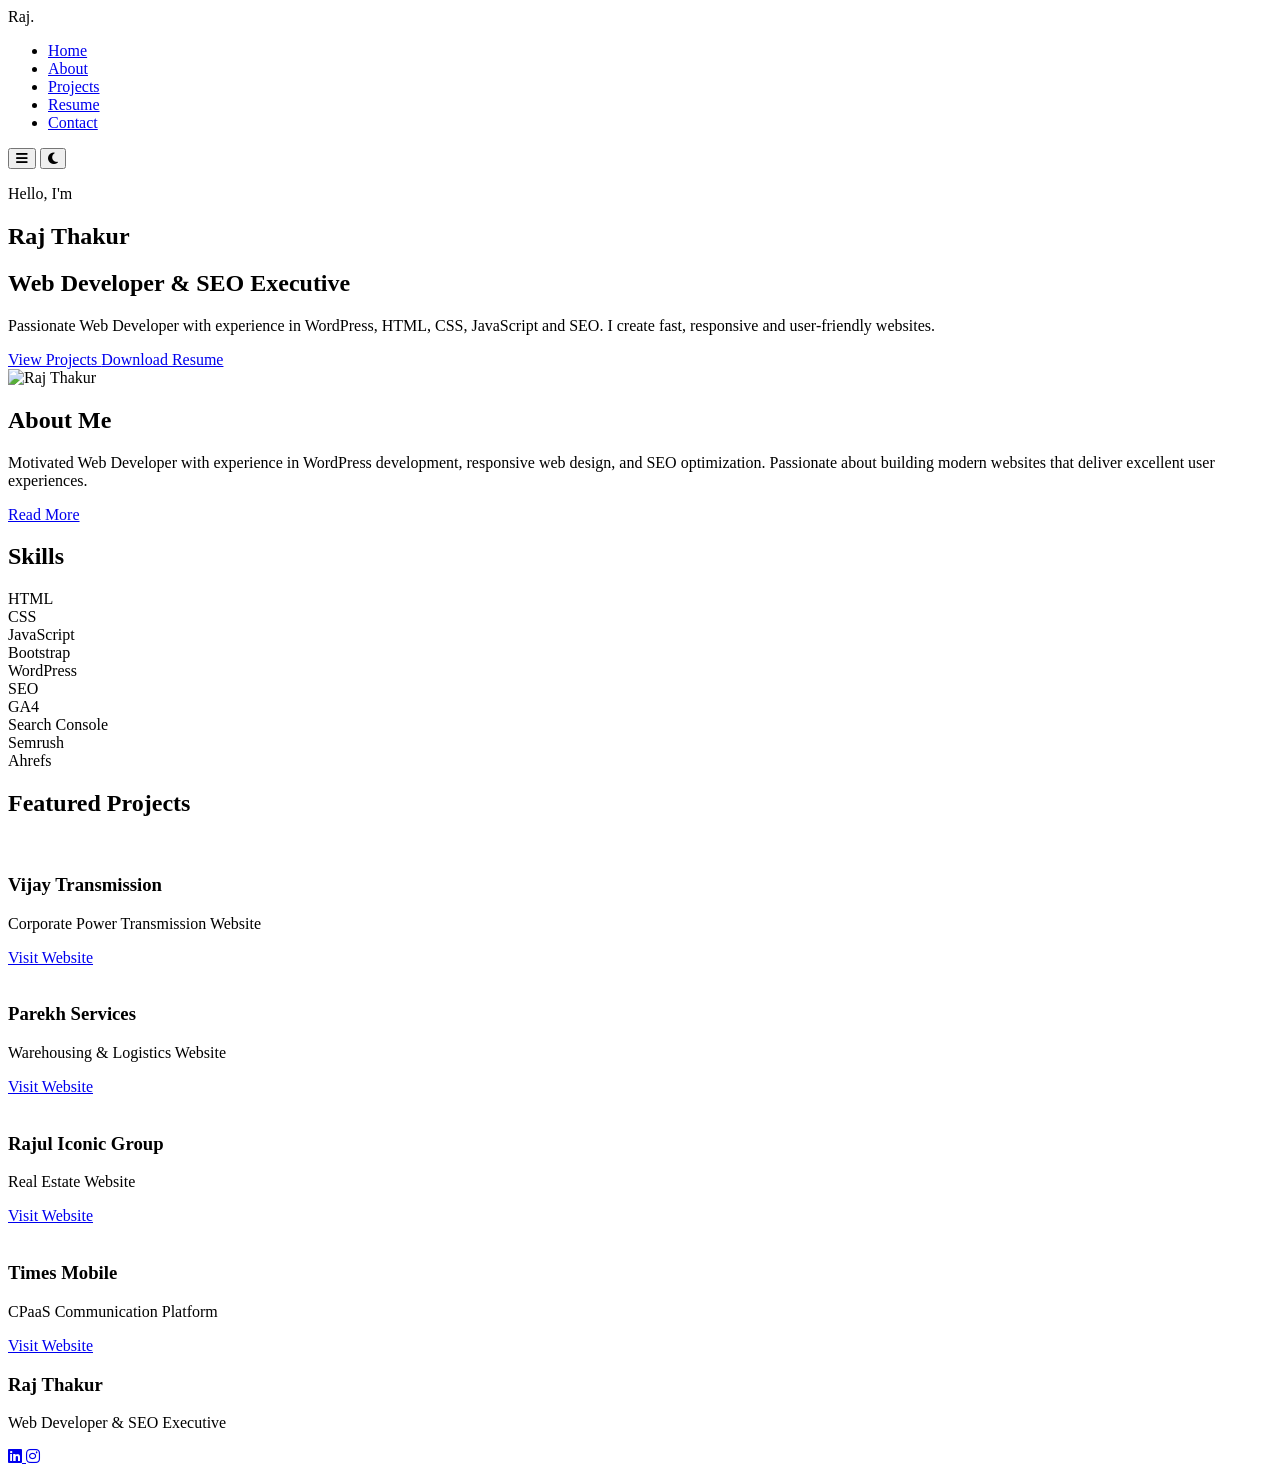
==== index.html @ 344fb584 "Add files via upload" ====
<!DOCTYPE html>
<html lang="en">
<head>
<meta charset="UTF-8">
<meta name="viewport" content="width=device-width, initial-scale=1.0">
<title>Raj Thakur | Portfolio</title>

<link rel="stylesheet" href="style.css">

<link rel="preconnect" href="https://fonts.googleapis.com">
<link href="https://fonts.googleapis.com/css2?family=Poppins:wght@300;400;500;600;700&display=swap" rel="stylesheet">

<link rel="stylesheet"
href="https://cdnjs.cloudflare.com/ajax/libs/font-awesome/6.5.1/css/all.min.css">

</head>
<body>

<!-- Navbar -->

<header class="header">
    <div class="container nav-container">

        <div class="logo">
            Raj<span>.</span>
        </div>

        <nav>
            <ul>
                <li><a href="index.html">Home</a></li>
                <li><a href="about.html">About</a></li>
                <li><a href="projects.html">Projects</a></li>
                <li><a href="resume.pdf">Resume</a></li>
                <li><a href="contact.html">Contact</a></li>
            </ul>
        </nav>
         <button class="menu-toggle">
            <i class="fa-solid fa-bars"></i>
        </button>

        <button id="theme-toggle">
            <i class="fa-solid fa-moon"></i>
        </button>

    </div>
</header>

<!-- Hero -->

<section class="hero">

    <div class="container hero-wrapper">

        <div class="hero-content">

            <p class="subtitle">Hello, I'm</p>

            <h1>Raj Thakur</h1>

            <h2>Web Developer & SEO Executive</h2>

            <p>
                Passionate Web Developer with experience in
                WordPress, HTML, CSS, JavaScript and SEO.
                I create fast, responsive and user-friendly websites.
            </p>

            <div class="hero-btns">
                <a href="projects.html" class="btn">
                    View Projects
                </a>

                <a href="resume.pdf" class="btn-outline">
                    Download Resume
                </a>
            </div>

        </div>

        <div class="hero-image">

            <img src="raj.jpg" alt="Raj Thakur">

        </div>

    </div>

</section>

<!-- About Preview -->

<section class="about-preview">

    <div class="container">

        <h2 class="section-title">
            About Me
        </h2>

        <p>
            Motivated Web Developer with experience
            in WordPress development, responsive web design,
            and SEO optimization. Passionate about building
            modern websites that deliver excellent user experiences.
        </p>

        <a href="about.html" class="btn">
            Read More
        </a>

    </div>

</section>

<!-- Skills -->

<section class="skills">

    <div class="container">

        <h2 class="section-title">Skills</h2>

        <div class="skill-grid">

            <div class="skill-card">HTML</div>
            <div class="skill-card">CSS</div>
            <div class="skill-card">JavaScript</div>
            <div class="skill-card">Bootstrap</div>
            <div class="skill-card">WordPress</div>
            <div class="skill-card">SEO</div>
            <div class="skill-card">GA4</div>
            <div class="skill-card">Search Console</div>
            <div class="skill-card">Semrush</div>
            <div class="skill-card">Ahrefs</div>

        </div>

    </div>

</section>

<!-- Projects -->

<section class="projects">

    <div class="container">

        <h2 class="section-title">
            Featured Projects
        </h2>

        <div class="project-grid">

            <div class="project-card">
                <img src="vijay.jpg" alt="">
                <h3>Vijay Transmission</h3>
                <p>Corporate Power Transmission Website</p>

                <a href="https://vijaytransmission.com/"
                   target="_blank"
                   class="project-btn">
                   Visit Website
                </a>
            </div>

            <div class="project-card">
                <img src="parekh.jpg" alt="">
                <h3>Parekh Services</h3>
                <p>Warehousing & Logistics Website</p>

                <a href="https://www.parekhservices.com/"
                   target="_blank"
                   class="project-btn">
                   Visit Website
                </a>
            </div>

            <div class="project-card">
                <img src="rajul.jpg" alt="">
                <h3>Rajul Iconic Group</h3>
                <p>Real Estate Website</p>

                <a href="https://rajuliconicgroup.com/"
                   target="_blank"
                   class="project-btn">
                   Visit Website
                </a>
            </div>

            <div class="project-card">
                <img src="timesmobile.jpg" alt="">
                <h3>Times Mobile</h3>
                <p>CPaaS Communication Platform</p>

                <a href="https://timesmobile.in/"
                   target="_blank"
                   class="project-btn">
                   Visit Website
                </a>
            </div>

        </div>

    </div>

</section>

<!-- Footer -->

<footer>

    <div class="container">

        <h3>Raj Thakur</h3>

        <p>
            Web Developer & SEO Executive
        </p>

       <div class="socials">

    <a href="https://www.linkedin.com/in/raj-thakur-825a28341" target="_blank">
        <i class="fab fa-linkedin"></i>
    </a>

    <a href="https://www.instagram.com/i_raaz_04" target="_blank">
        <i class="fab fa-instagram"></i>
    </a>

</div>

    </div>

</footer>

<script src="script.js"></script>

</body>
</html>
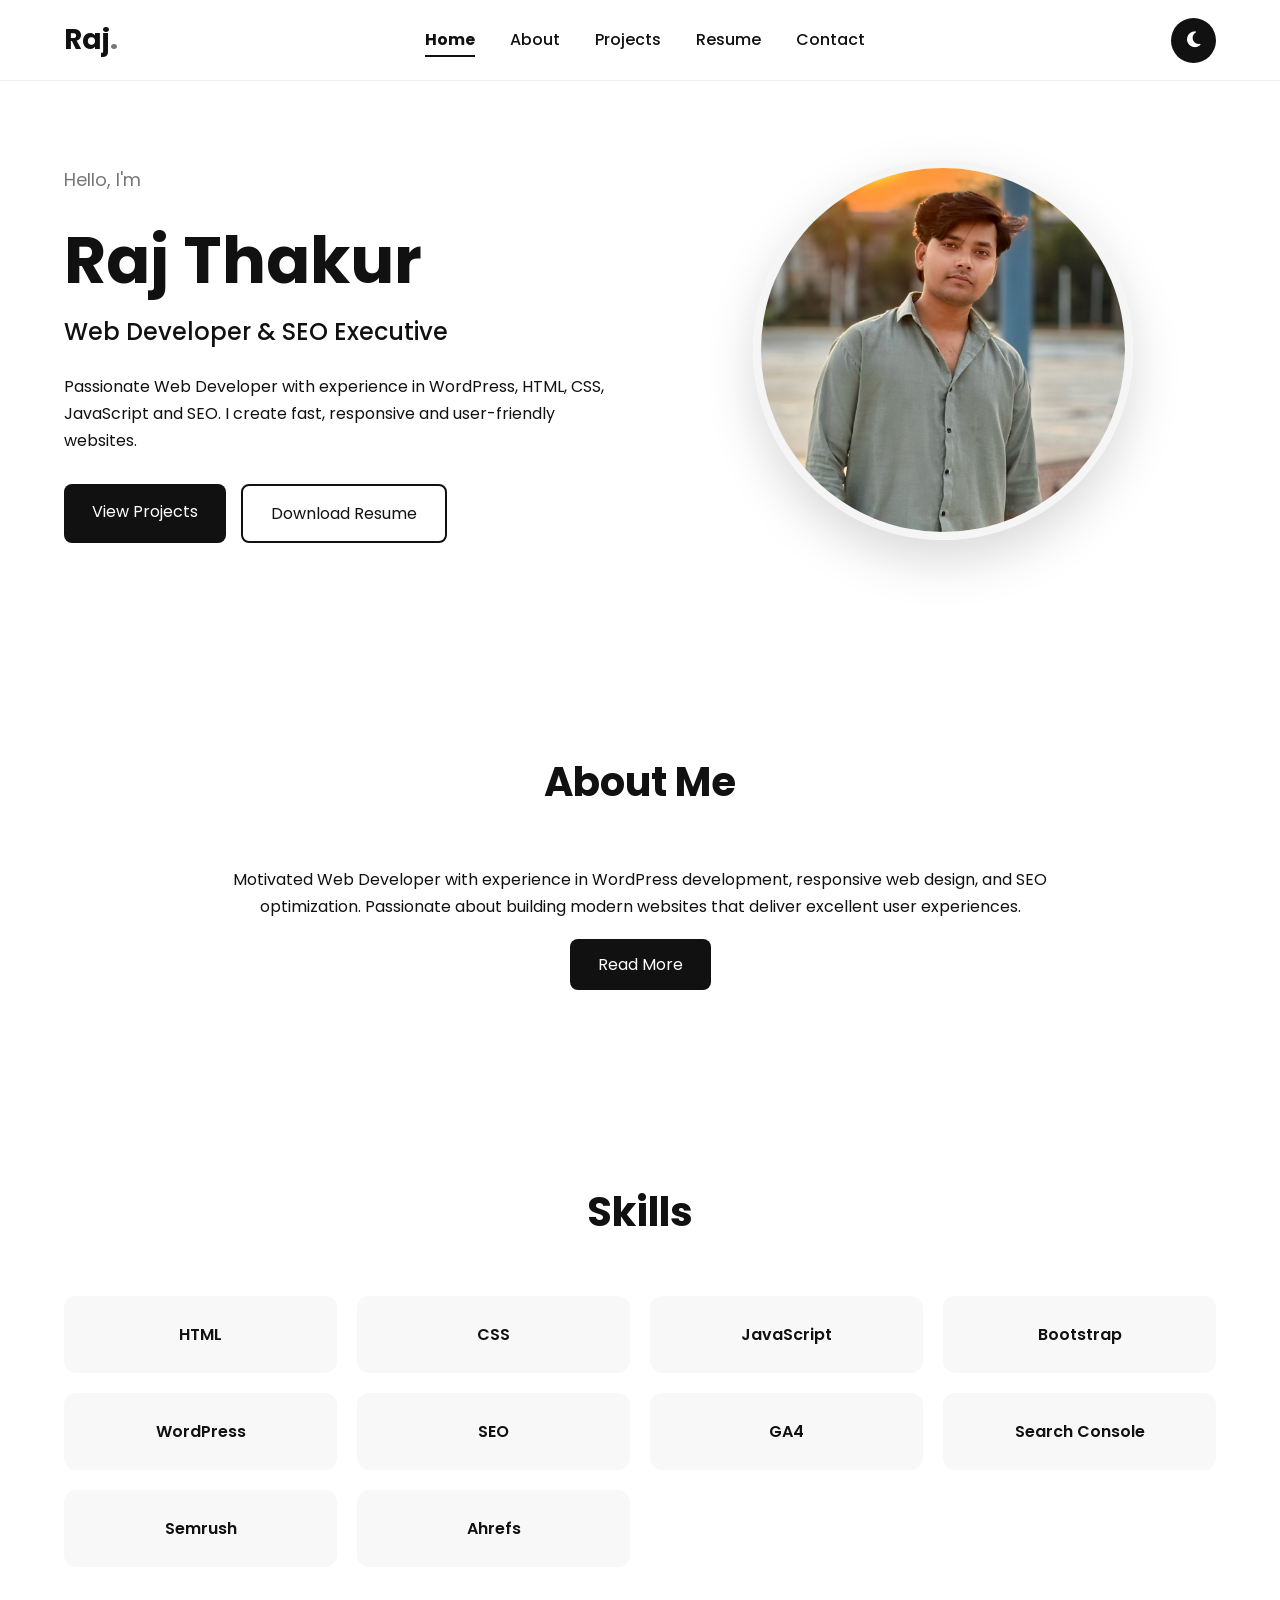
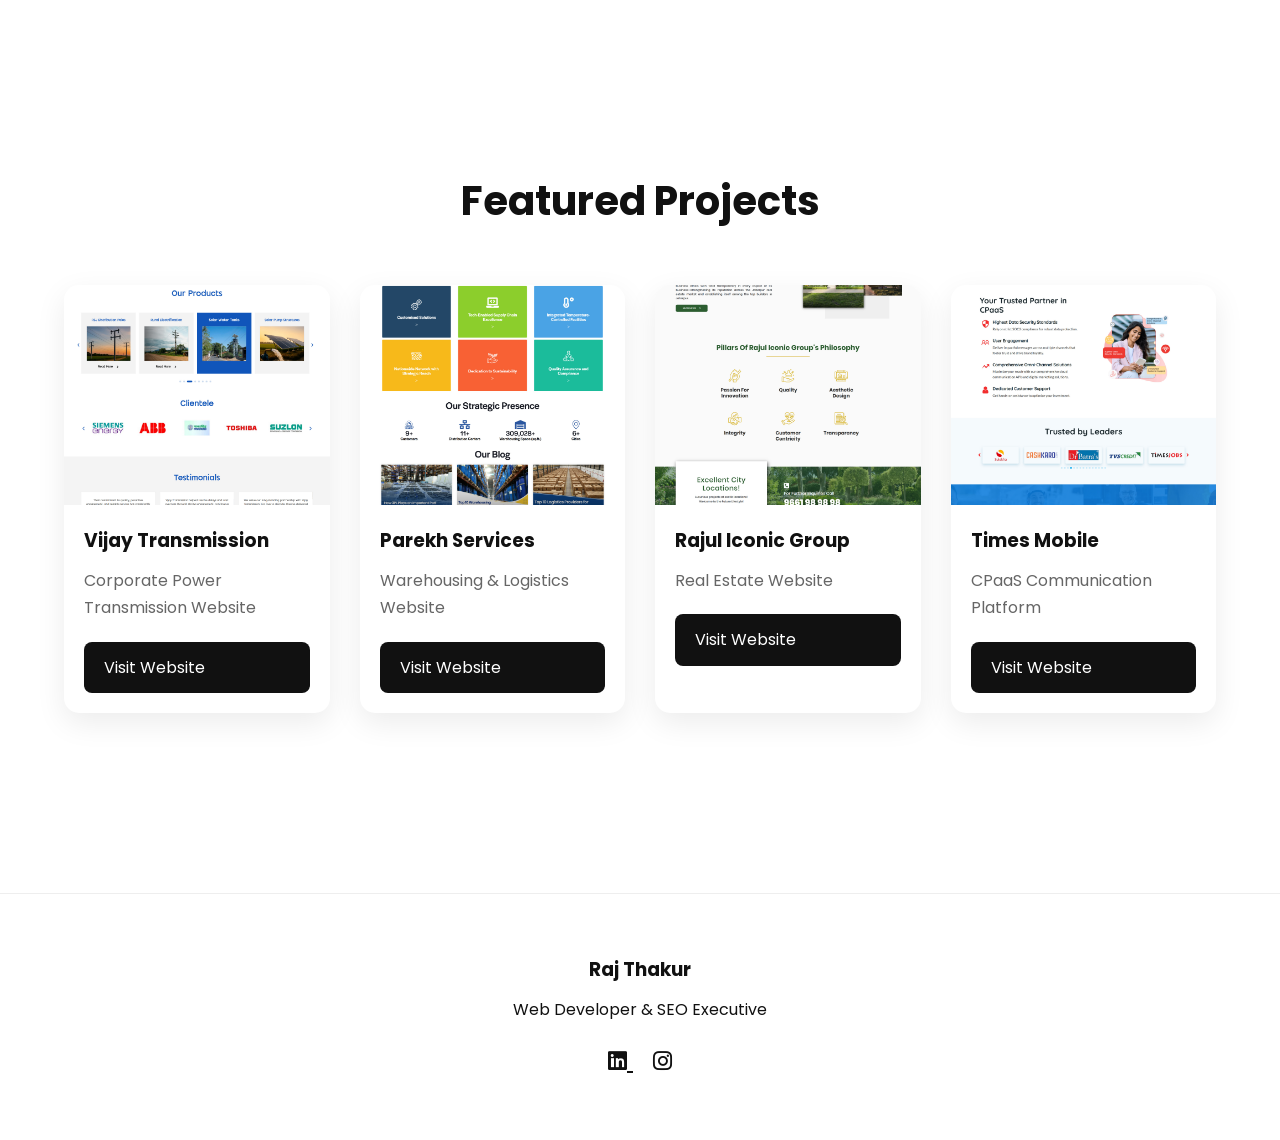
==== commit 1dce1777: "index.html" ====
--- a/index.html
+++ b/index.html
@@ -30,7 +30,7 @@
                 <li><a href="index.html">Home</a></li>
                 <li><a href="about.html">About</a></li>
                 <li><a href="projects.html">Projects</a></li>
-                <li><a href="resume.pdf">Resume</a></li>
+                <li><a href="resumee.pdf">Resume</a></li>
                 <li><a href="contact.html">Contact</a></li>
             </ul>
         </nav>
@@ -70,7 +70,7 @@
                     View Projects
                 </a>
 
-                <a href="resume.pdf" class="btn-outline">
+                <a href="resumee.pdf" class="btn-outline">
                     Download Resume
                 </a>
             </div>
@@ -236,4 +236,4 @@
 <script src="script.js"></script>
 
 </body>
-</html>+</html>
--- a/style.css
+++ b/style.css
@@ -0,0 +1,827 @@
+/* ==========================
+   GLOBAL
+========================== */
+
+*{
+    margin:0;
+    padding:0;
+    box-sizing:border-box;
+}
+
+html{
+    scroll-behavior:smooth;
+}
+
+body{
+    font-family:'Poppins',sans-serif;
+    background:#ffffff;
+    color:#111111;
+    transition:.4s ease;
+    line-height:1.7;
+}
+
+.container{
+    width:90%;
+    max-width:1200px;
+    margin:auto;
+}
+
+/* ==========================
+   DARK MODE
+========================== */
+
+body.dark{
+    background:#0f0f0f;
+    color:#ffffff;
+}
+
+body.dark .header{
+    background:#111;
+}
+
+body.dark .project-card,
+body.dark .skill-card{
+    background:#181818;
+    color:#fff;
+    border:1px solid #2b2b2b;
+}
+
+/* ==========================
+   HEADER
+========================== */
+
+.header{
+    position:fixed;
+    top:0;
+    left:0;
+    width:100%;
+    background:#fff;
+    z-index:999;
+    border-bottom:1px solid #eee;
+}
+
+.nav-container{
+    display:flex;
+    align-items:center;
+    justify-content:space-between;
+    height:80px;
+}
+
+.logo{
+    font-size:28px;
+    font-weight:700;
+}
+
+.logo span{
+    color:#777;
+}
+
+nav ul{
+    display:flex;
+    gap:35px;
+    list-style:none;
+}
+
+nav ul li a{
+    text-decoration:none;
+    color:#111;
+    font-weight:500;
+    transition:.3s;
+}
+
+nav ul li a:hover{
+    color:#555;
+}
+
+body.dark nav ul li a{
+    color:#fff;
+}
+
+#theme-toggle{
+    width:45px;
+    height:45px;
+    border:none;
+    border-radius:50%;
+    cursor:pointer;
+    background:#111;
+    color:#fff;
+    font-size:18px;
+}
+
+/* ==========================
+   HERO
+========================== */
+
+.hero{
+    padding:160px 0 100px;
+}
+
+.hero-wrapper{
+    display:flex;
+    align-items:center;
+    justify-content:space-between;
+    gap:60px;
+}
+
+.hero-content{
+    flex:1;
+}
+
+.subtitle{
+    font-size:18px;
+    color:#777;
+    margin-bottom:10px;
+}
+
+.hero-content h1{
+    font-size:65px;
+    line-height:1.1;
+    margin-bottom:15px;
+}
+
+.hero-content h2{
+    font-size:24px;
+    font-weight:500;
+    margin-bottom:20px;
+}
+
+.hero-content p{
+    max-width:600px;
+    margin-bottom:30px;
+}
+
+.hero-btns{
+    display:flex;
+    gap:15px;
+}
+
+.hero-image{
+    flex:1;
+    text-align:center;
+}
+
+.hero-image img{
+    width:380px;
+    height:380px;
+    object-fit:cover;
+    border-radius:50%;
+    border:8px solid #f5f5f5;
+    box-shadow:0 20px 50px rgba(0,0,0,.15);
+}
+
+/* ==========================
+   BUTTONS
+========================== */
+
+.btn{
+    background:#111;
+    color:#fff;
+    padding:14px 28px;
+    text-decoration:none;
+    border-radius:8px;
+    transition:.3s;
+}
+
+.btn:hover{
+    background:#333;
+}
+
+.btn-outline{
+    border:2px solid #111;
+    color:#111;
+    padding:14px 28px;
+    border-radius:8px;
+    text-decoration:none;
+    transition:.3s;
+}
+
+.btn-outline:hover{
+    background:#111;
+    color:#fff;
+}
+
+/* ==========================
+   SECTION TITLE
+========================== */
+
+.section-title{
+    text-align:center;
+    font-size:40px;
+    margin-bottom:50px;
+}
+
+/* ==========================
+   ABOUT
+========================== */
+
+.about-preview{
+    padding:100px 0;
+    text-align:center;
+}
+
+.about-preview p{
+    max-width:850px;
+    margin:auto;
+    margin-bottom:30px;
+}
+
+/* ==========================
+   SKILLS
+========================== */
+
+.skills{
+    padding:100px 0;
+}
+
+.skill-grid{
+    display:grid;
+    grid-template-columns:repeat(auto-fit,minmax(220px,1fr));
+    gap:20px;
+}
+
+.skill-card{
+    padding:25px;
+    text-align:center;
+    background:#f8f8f8;
+    border-radius:12px;
+    font-weight:600;
+    transition:.3s;
+}
+
+.skill-card:hover{
+    transform:translateY(-8px);
+}
+
+/* ==========================
+   PROJECTS
+========================== */
+
+.projects{
+    padding:100px 0;
+}
+
+.project-grid{
+    display:grid;
+    grid-template-columns:repeat(auto-fit,minmax(260px,1fr));
+    gap:30px;
+}
+
+.project-card{
+    background:#fff;
+    border-radius:15px;
+    overflow:hidden;
+    box-shadow:0 10px 30px rgba(0,0,0,.08);
+    transition:.4s;
+}
+
+.project-card:hover{
+    transform:translateY(-10px);
+}
+
+.project-card img{
+    width:100%;
+    height:220px;
+    object-fit:cover;
+}
+
+.project-card h3{
+    padding:20px 20px 10px;
+}
+
+.project-card p{
+    padding:0 20px 20px;
+    color:#666;
+}
+
+/* ==========================
+   FOOTER
+========================== */
+
+footer{
+    padding:60px 0;
+    text-align:center;
+    border-top:1px solid #eee;
+    margin-top:80px;
+}
+
+footer h3{
+    margin-bottom:10px;
+}
+
+.socials{
+    margin-top:20px;
+}
+
+.socials a{
+    color:#111;
+    font-size:22px;
+    margin:0 10px;
+}
+
+body.dark .socials a{
+    color:#fff;
+}
+
+/* ==========================
+   RESPONSIVE
+========================== */
+
+@media(max-width:991px){
+
+.hero-wrapper{
+    flex-direction:column-reverse;
+    text-align:center;
+}
+
+.hero-content h1{
+    font-size:50px;
+}
+
+.hero-image img{
+    width:300px;
+    height:300px;
+}
+
+nav{
+    display:none;
+}
+
+}
+
+@media(max-width:576px){
+
+.hero-content h1{
+    font-size:40px;
+}
+
+.hero-content h2{
+    font-size:20px;
+}
+
+.hero-btns{
+    flex-direction:column;
+}
+
+.hero-image img{
+    width:250px;
+    height:250px;
+}
+
+.section-title{
+    font-size:30px;
+}
+
+}
+
+/* ==========================
+   ABOUT PAGE
+========================== */
+
+.about-section{
+    padding:120px 0 80px;
+}
+
+.about-content{
+    display:grid;
+    grid-template-columns:1fr 1.2fr;
+    gap:60px;
+    align-items:center;
+}
+
+.about-image img{
+    width:100%;
+    max-width:400px;
+    border-radius:20px;
+    box-shadow:0 15px 40px rgba(0,0,0,.15);
+}
+
+.about-text h2{
+    margin-bottom:20px;
+    font-size:40px;
+}
+
+.about-text p{
+    margin-bottom:20px;
+}
+
+/* ==========================
+   EXPERIENCE
+========================== */
+
+.timeline{
+    margin-top:50px;
+}
+
+.timeline-item{
+    background:#f8f8f8;
+    padding:30px;
+    border-radius:15px;
+    margin-bottom:20px;
+}
+
+body.dark .timeline-item{
+    background:#181818;
+}
+
+/* ==========================
+   PROJECT PAGE
+========================== */
+
+.project-card{
+    display:flex;
+    flex-direction:column;
+    height:100%;
+}
+
+.project-card .btn{
+    margin-top:auto;
+}
+
+.project-card img{
+    transition:.4s;
+}
+
+.project-card:hover img{
+    transform:scale(1.05);
+}
+
+.project-card{
+    overflow:hidden;
+}
+
+/* ==========================
+   CONTACT PAGE
+========================== */
+
+.contact-section{
+    padding:120px 0 80px;
+}
+
+.contact-wrapper{
+    display:grid;
+    grid-template-columns:1fr 1fr;
+    gap:40px;
+}
+
+.contact-info{
+    background:#f8f8f8;
+    padding:40px;
+    border-radius:20px;
+}
+
+body.dark .contact-info{
+    background:#181818;
+}
+
+.contact-info h3{
+    margin-bottom:20px;
+}
+
+.contact-info p{
+    margin-bottom:15px;
+}
+
+.contact-form{
+    background:#f8f8f8;
+    padding:40px;
+    border-radius:20px;
+}
+
+body.dark .contact-form{
+    background:#181818;
+}
+
+.contact-form input,
+.contact-form textarea{
+    width:100%;
+    padding:15px;
+    margin-bottom:15px;
+    border:1px solid #ddd;
+    border-radius:10px;
+    font-family:inherit;
+}
+
+.contact-form textarea{
+    min-height:150px;
+    resize:none;
+}
+
+.contact-form button{
+    width:100%;
+    border:none;
+    cursor:pointer;
+}
+
+/* ==========================
+   RESUME PAGE
+========================== */
+
+.resume-section{
+    padding:120px 0 80px;
+}
+
+.resume-box{
+    background:#f8f8f8;
+    padding:40px;
+    border-radius:20px;
+    margin-bottom:30px;
+}
+
+body.dark .resume-box{
+    background:#181818;
+}
+
+.resume-box h3{
+    margin-bottom:15px;
+}
+
+/* ==========================
+   MOBILE
+========================== */
+
+@media(max-width:768px){
+
+.about-content{
+    grid-template-columns:1fr;
+}
+
+.contact-wrapper{
+    grid-template-columns:1fr;
+}
+
+}
+
+/* ==========================
+   CONTACT PAGE
+========================== */
+
+.contact-page{
+    padding:140px 0 100px;
+}
+
+.contact-heading{
+    text-align:center;
+    margin-bottom:60px;
+}
+
+.contact-heading span{
+    display:inline-block;
+    margin-bottom:10px;
+    letter-spacing:2px;
+    font-size:14px;
+    color:#777;
+}
+
+.contact-heading h1{
+    font-size:52px;
+    margin-bottom:15px;
+}
+
+.contact-heading p{
+    max-width:600px;
+    margin:auto;
+    color:#666;
+}
+
+.contact-wrapper{
+    display:grid;
+    grid-template-columns:380px 1fr;
+    gap:40px;
+}
+
+.contact-info{
+    background:#f8f8f8;
+    padding:35px;
+    border-radius:20px;
+}
+
+.info-box{
+    display:flex;
+    gap:18px;
+    margin-bottom:25px;
+}
+
+.info-box i{
+    font-size:22px;
+    margin-top:5px;
+}
+
+.info-box h4{
+    margin-bottom:5px;
+}
+
+.info-box p{
+    color:#666;
+}
+
+.social-links{
+    display:flex;
+    gap:15px;
+    margin-top:25px;
+}
+
+.social-links a{
+    width:50px;
+    height:50px;
+    display:flex;
+    align-items:center;
+    justify-content:center;
+    background:#111;
+    color:#fff;
+    border-radius:50%;
+    text-decoration:none;
+    transition:.3s;
+}
+
+.social-links a:hover{
+    transform:translateY(-5px);
+}
+
+.contact-note{
+    margin-top:25px;
+    line-height:1.8;
+    color:#666;
+}
+
+.contact-form-box{
+    background:#f8f8f8;
+    padding:40px;
+    border-radius:20px;
+}
+
+.input-group{
+    display:grid;
+    grid-template-columns:1fr 1fr;
+    gap:15px;
+}
+
+.contact-form-box input,
+.contact-form-box textarea{
+    width:100%;
+    padding:16px;
+    margin-bottom:15px;
+    border:1px solid #ddd;
+    border-radius:10px;
+    outline:none;
+    font-family:'Poppins',sans-serif;
+    font-size:15px;
+}
+
+.contact-form-box input:focus,
+.contact-form-box textarea:focus{
+    border-color:#111;
+}
+
+.contact-form-box textarea{
+    height:180px;
+    resize:none;
+}
+
+.contact-form-box .btn{
+    width:100%;
+    border:none;
+    cursor:pointer;
+}
+
+/* DARK MODE */
+
+body.dark .contact-info,
+body.dark .contact-form-box{
+    background:#181818;
+}
+
+body.dark .info-box p,
+body.dark .contact-note,
+body.dark .contact-heading p{
+    color:#cfcfcf;
+}
+
+body.dark .contact-form-box input,
+body.dark .contact-form-box textarea{
+    background:#111;
+    color:#fff;
+    border:1px solid #2b2b2b;
+}
+
+body.dark .social-links a{
+    background:#fff;
+    color:#111;
+}
+
+/* MOBILE */
+
+@media(max-width:768px){
+
+.contact-wrapper{
+    grid-template-columns:1fr;
+}
+
+.input-group{
+    grid-template-columns:1fr;
+}
+
+.contact-heading h1{
+    font-size:38px;
+}
+
+.contact-info,
+.contact-form-box{
+    padding:25px;
+}
+
+}
+.project-btn{
+    display:inline-block;
+    margin:0 20px 20px;
+    padding:12px 20px;
+    background:#111;
+    color:#fff;
+    text-decoration:none;
+    border-radius:8px;
+    transition:.3s;
+}
+
+.project-btn:hover{
+    background:#333;
+}
+
+body.dark .project-btn{
+    background:#fff;
+    color:#111;
+}
+
+/* HAMBURGER */
+
+.menu-toggle{
+    display:none;
+    background:none;
+    border:none;
+    font-size:26px;
+    cursor:pointer;
+    color:#111;
+}
+
+body.dark .menu-toggle{
+    color:#fff;
+}
+
+/* MOBILE & TABLET */
+
+@media(max-width:991px){
+
+    nav{
+        display:none;
+        position:absolute;
+        top:80px;
+        left:0;
+        width:100%;
+        background:#fff;
+        padding:25px 0;
+        box-shadow:0 10px 30px rgba(0,0,0,.1);
+        z-index:999;
+    }
+
+    body.dark nav{
+        background:#181818;
+    }
+
+    nav.active{
+        display:block;
+    }
+
+    nav ul{
+        flex-direction:column;
+        text-align:center;
+        gap:20px;
+    }
+
+    .menu-toggle{
+        display:block;
+    }
+
+    .nav-container{
+        justify-content:space-between;
+    }
+
+}
+@media(max-width:991px){
+
+    #theme-toggle{
+
+        position:fixed;
+
+        bottom:100px;
+        right:26px;
+
+        width:50px;
+        height:50px;
+
+        border-radius:50%;
+
+        z-index:9999;
+
+        box-shadow:0 10px 25px rgba(0,0,0,.2);
+
+    }
+
+}
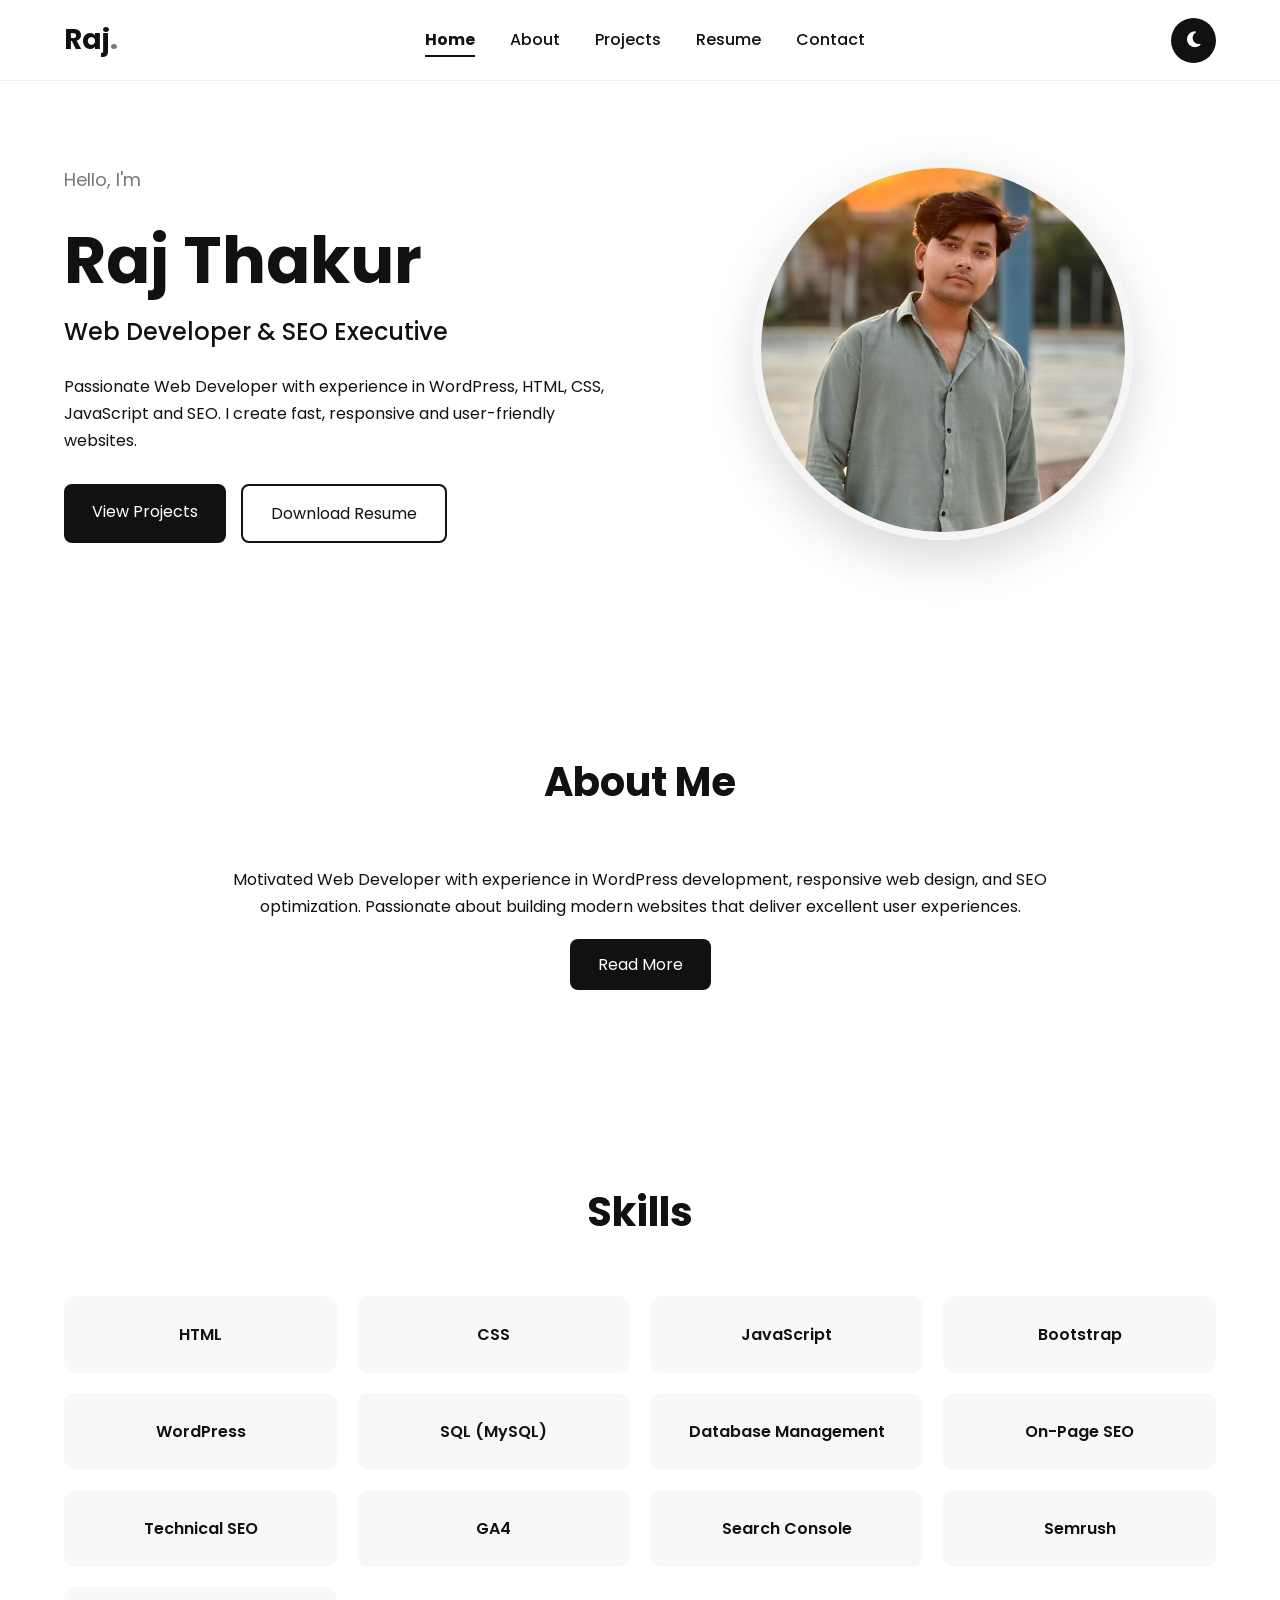
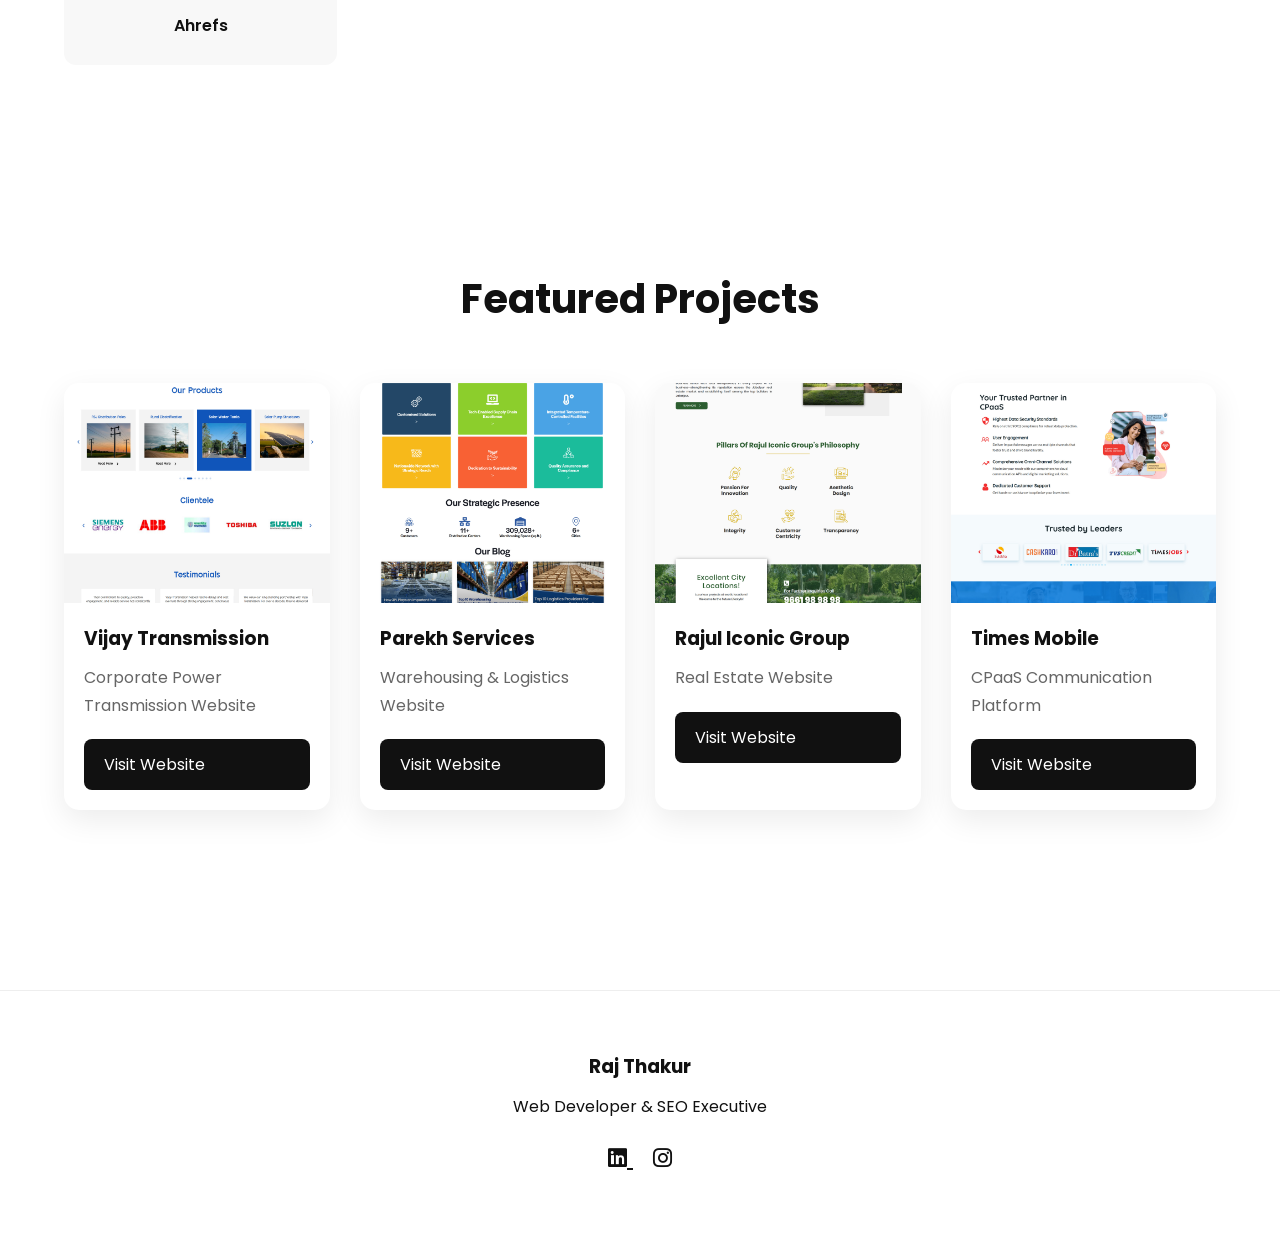
==== commit 9e54939b: "index.html" ====
--- a/index.html
+++ b/index.html
@@ -127,7 +127,10 @@
             <div class="skill-card">JavaScript</div>
             <div class="skill-card">Bootstrap</div>
             <div class="skill-card">WordPress</div>
-            <div class="skill-card">SEO</div>
+            <div class="skill-card">SQL (MySQL)</div>
+            <div class="skill-card">Database Management</div>
+            <div class="skill-card">On-Page SEO</div>
+            <div class="skill-card">Technical SEO</div>
             <div class="skill-card">GA4</div>
             <div class="skill-card">Search Console</div>
             <div class="skill-card">Semrush</div>
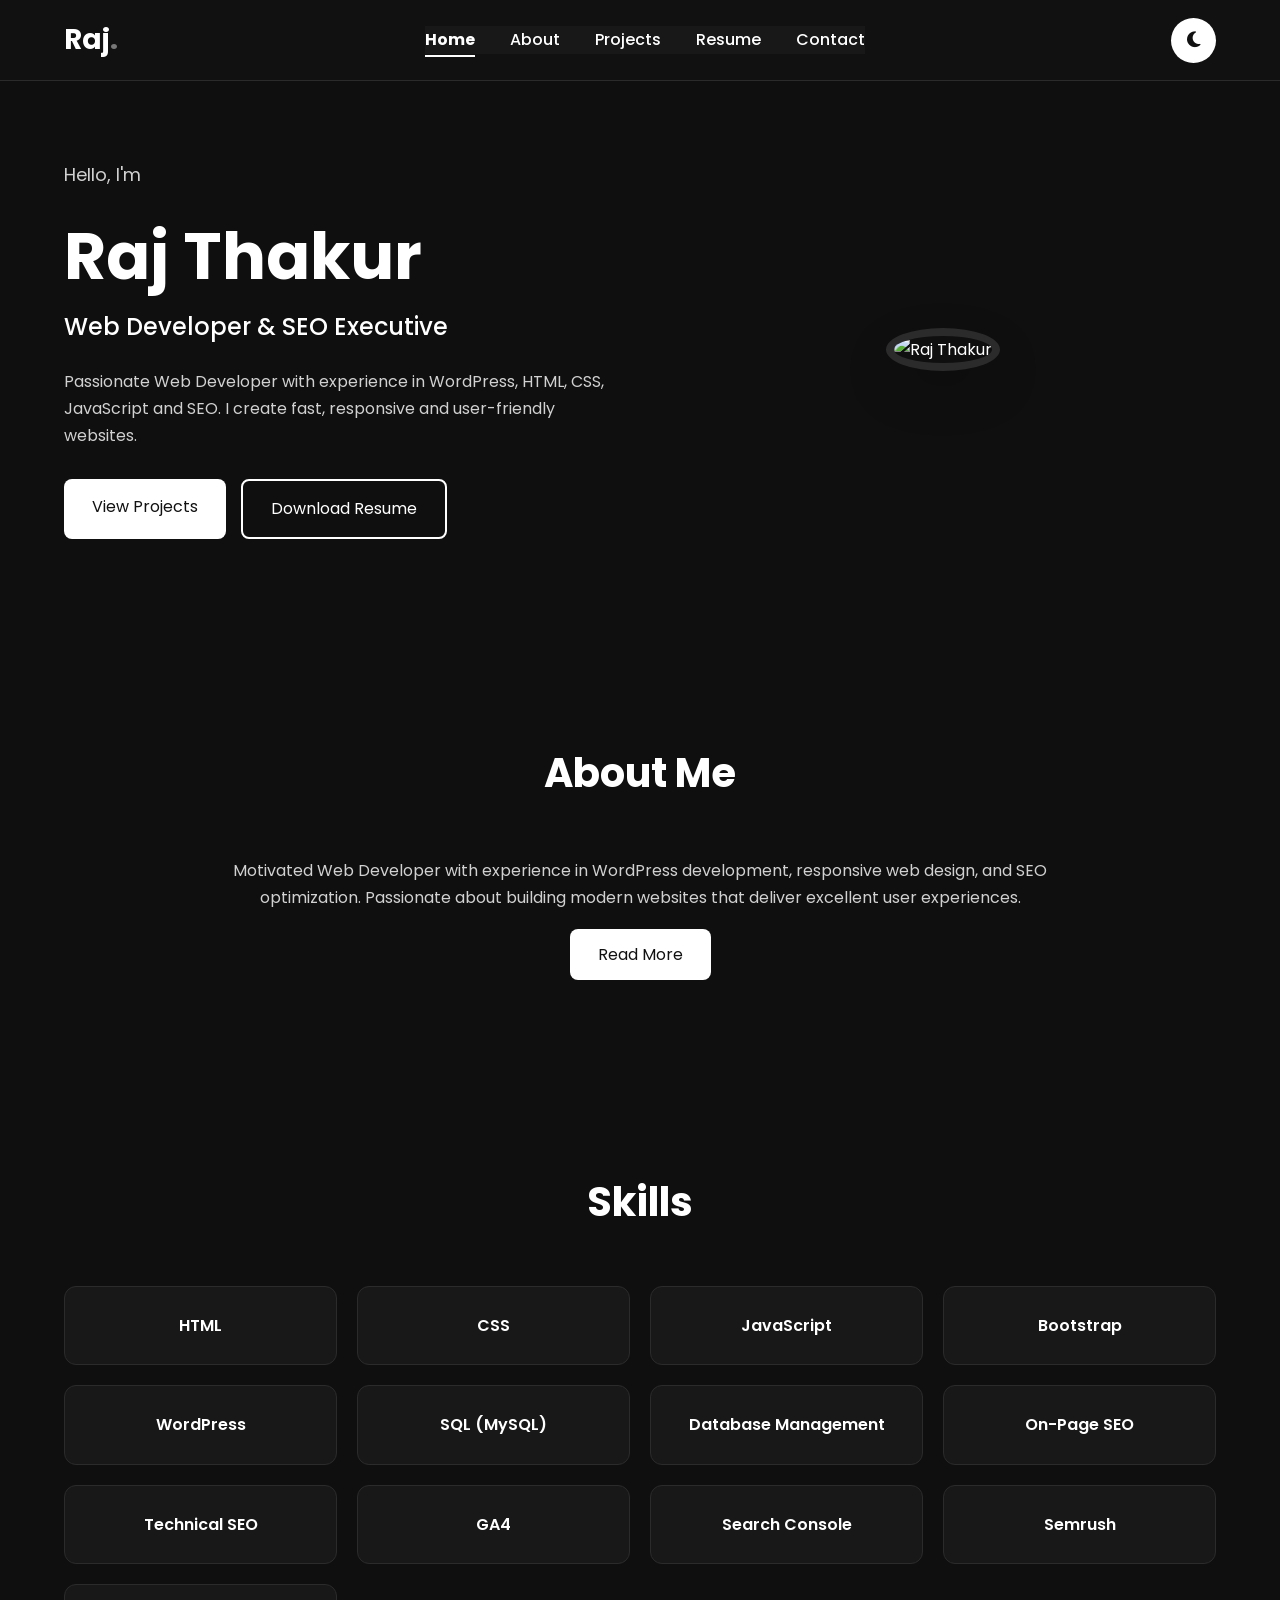
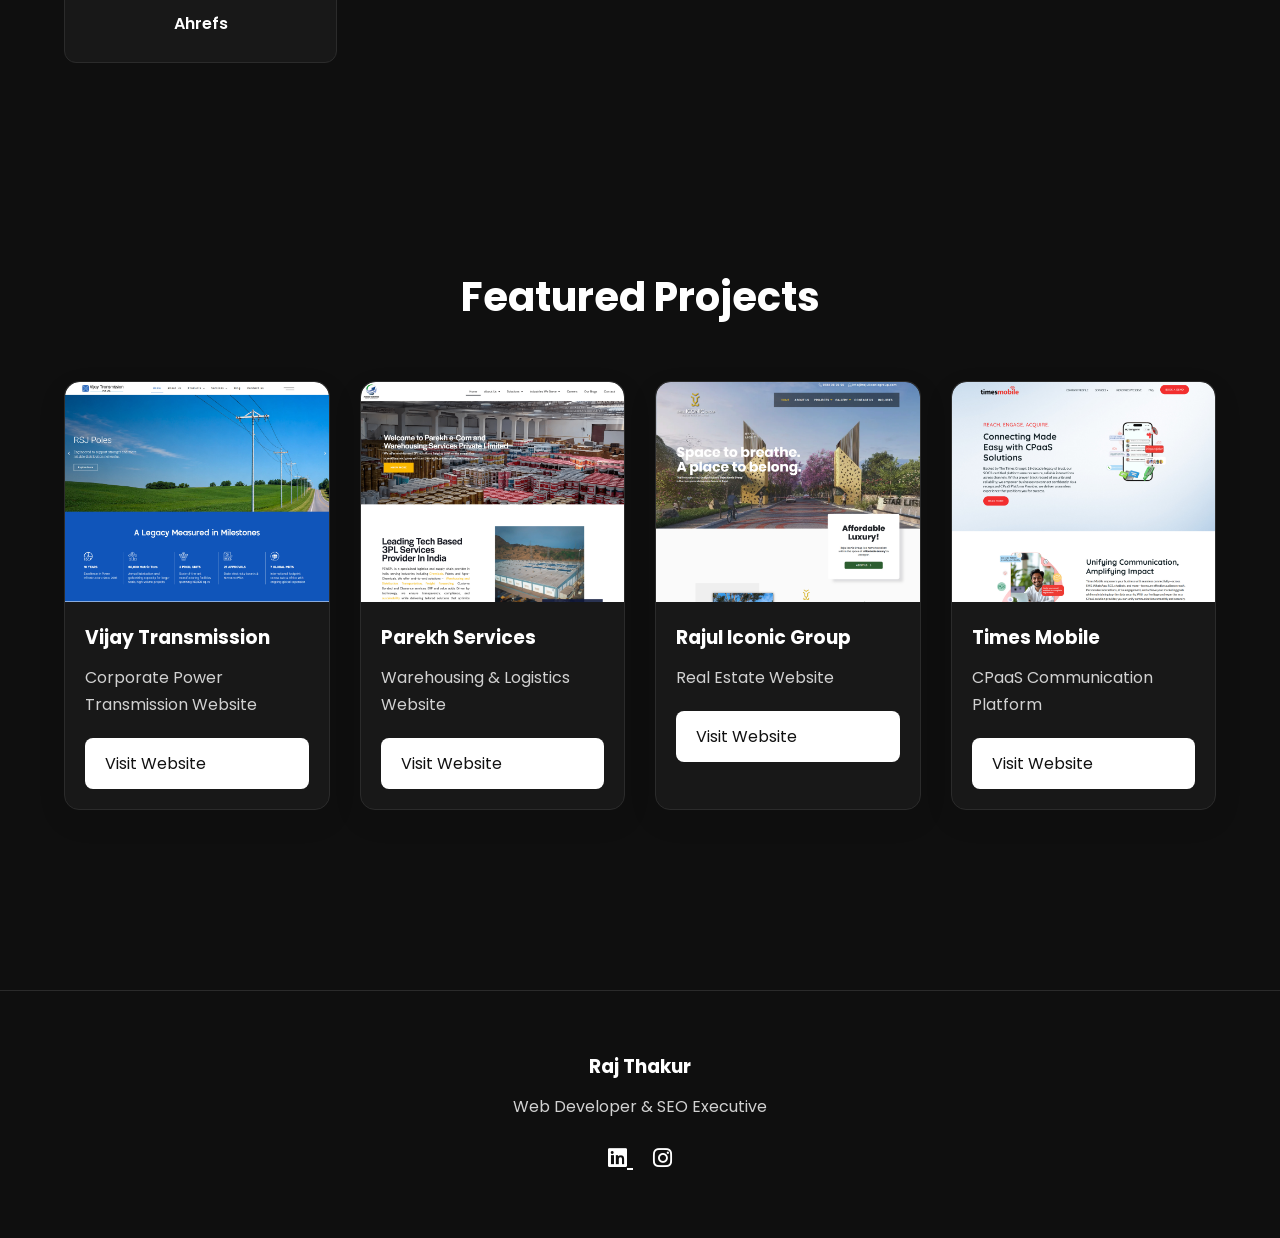
==== commit e9c7423b: "index.html" ====
--- a/index.html
+++ b/index.html
@@ -79,7 +79,7 @@
 
         <div class="hero-image">
 
-            <img src="raj.jpg" alt="Raj Thakur">
+            <img src="raj2.jpeg" alt="Raj Thakur">
 
         </div>
 
--- a/style.css
+++ b/style.css
@@ -282,6 +282,9 @@
     width:100%;
     height:220px;
     object-fit:cover;
+   object-position:top;
+    display:block;
+    border-radius:15px 15px 0 0;
 }
 
 .project-card h3{
@@ -824,4 +827,327 @@
 
     }
 
-}+}
+
+
+/* ==========================
+   COMPLETE DARK MODE FIX
+========================== */
+
+body.dark{
+    background:#0f0f0f;
+    color:#ffffff;
+}
+
+/* Header */
+
+body.dark .header{
+    background:#111;
+    border-bottom:1px solid #2b2b2b;
+}
+
+/* Logo */
+
+body.dark .logo{
+    color:#fff;
+}
+
+/* Navigation */
+
+body.dark nav ul li a{
+    color:#fff;
+}
+
+body.dark nav ul li a:hover{
+    color:#d1d1d1;
+}
+
+/* Hero Text */
+
+body.dark .subtitle{
+    color:#cfcfcf;
+}
+
+body.dark .hero-content p{
+    color:#d1d1d1;
+}
+
+/* Hero Image */
+
+body.dark .hero-image img{
+    border:8px solid #2b2b2b;
+}
+
+/* Main Buttons */
+
+body.dark .btn{
+    background:#fff;
+    color:#111;
+}
+
+body.dark .btn:hover{
+    background:#ddd;
+}
+
+body.dark .btn-outline{
+    border:2px solid #fff;
+    color:#fff;
+}
+
+body.dark .btn-outline:hover{
+    background:#fff;
+    color:#111;
+}
+
+/* Project Button */
+
+body.dark .project-btn{
+    background:#fff;
+    color:#111;
+}
+
+body.dark .project-btn:hover{
+    background:#ddd;
+}
+
+/* Skills */
+
+body.dark .skill-card{
+    background:#181818;
+    color:#fff;
+    border:1px solid #2b2b2b;
+}
+
+/* Projects */
+
+body.dark .project-card{
+    background:#181818;
+    color:#fff;
+    border:1px solid #2b2b2b;
+}
+
+body.dark .project-card p{
+    color:#d1d1d1;
+}
+
+/* About Section */
+
+body.dark .about-preview{
+    background:#0f0f0f;
+}
+
+body.dark .about-preview p{
+    color:#d1d1d1;
+}
+
+/* Timeline */
+
+body.dark .timeline-item{
+    background:#181818;
+}
+
+/* Resume */
+
+body.dark .resume-box{
+    background:#181818;
+}
+
+/* Contact */
+
+body.dark .contact-info,
+body.dark .contact-form,
+body.dark .contact-form-box{
+    background:#181818;
+}
+
+body.dark .contact-form input,
+body.dark .contact-form textarea,
+body.dark .contact-form-box input,
+body.dark .contact-form-box textarea{
+    background:#111;
+    color:#fff;
+    border:1px solid #2b2b2b;
+}
+
+body.dark .contact-note,
+body.dark .contact-heading p,
+body.dark .info-box p{
+    color:#d1d1d1;
+}
+
+/* Social Icons */
+
+body.dark .socials a{
+    color:#fff;
+}
+
+body.dark .social-links a{
+    background:#fff;
+    color:#111;
+}
+
+/* Footer */
+
+body.dark footer{
+    border-top:1px solid #2b2b2b;
+}
+
+body.dark footer p{
+    color:#d1d1d1;
+}
+
+/* Theme Toggle Button */
+
+body.dark #theme-toggle{
+    background:#fff;
+    color:#111;
+}
+
+/* Mobile Menu */
+
+body.dark nav{
+    background:#181818;
+}
+
+/* Hamburger */
+
+body.dark .menu-toggle{
+    color:#fff;
+}
+
+/* Inputs Focus */
+
+body.dark input:focus,
+body.dark textarea:focus{
+    border-color:#fff;
+}
+
+/* Smooth Transition */
+
+body,
+.header,
+nav,
+.project-card,
+.skill-card,
+.btn,
+.btn-outline,
+.project-btn,
+footer,
+.contact-info,
+.contact-form,
+.contact-form-box{
+    transition:0.3s ease;
+}
+
+/* ==========================
+   FOOTER FIX
+========================== */
+
+footer{
+    border-top:1px solid #cfcfcf;
+}
+
+body.dark footer{
+    border-top:1px solid #2b2b2b;
+}
+
+/* ==========================
+   THEME TOGGLE BUTTON
+========================== */
+
+body.dark #theme-toggle{
+    background:#fff;
+    color:#111;
+}
+
+body.dark #theme-toggle i{
+    color:#111;
+}
+
+/* ==========================
+   SCROLL TO TOP BUTTON
+========================== */
+
+/* Light Mode */
+#topBtn{
+    background:#111;
+    color:#fff;
+    border:none;
+}
+
+/* Dark Mode */
+body.dark #topBtn{
+    background:#fff !important;
+    color:#111 !important;
+    border:none;
+}
+
+body.dark #topBtn i{
+    color:#111 !important;
+}
+
+/* Hover */
+#topBtn:hover{
+    transform:translateY(-3px);
+    transition:.3s;
+}
+
+/* ==========================
+   BUTTON FIX
+========================== */
+
+body.dark .btn{
+    background:#fff;
+    color:#111;
+}
+
+body.dark .btn:hover{
+    background:#ddd;
+}
+
+body.dark .btn-outline{
+    border:2px solid #fff;
+    color:#fff;
+}
+
+body.dark .btn-outline:hover{
+    background:#fff;
+    color:#111;
+}
+
+body.dark .project-btn{
+    background:#fff;
+    color:#111;
+}
+
+body.dark .project-btn:hover{
+    background:#ddd;
+}
+
+/* ==========================
+   CARD FIX
+========================== */
+
+body.dark .project-card,
+body.dark .skill-card,
+body.dark .timeline-item,
+body.dark .resume-box,
+body.dark .contact-info,
+body.dark .contact-form,
+body.dark .contact-form-box{
+    background:#181818;
+    border:1px solid #2b2b2b;
+}
+
+/* ==========================
+   TEXT FIX
+========================== */
+
+body.dark .subtitle,
+body.dark .about-preview p,
+body.dark .contact-note,
+body.dark .contact-heading p,
+body.dark .info-box p,
+body.dark .project-card p{
+    color:#d1d1d1;
+}
